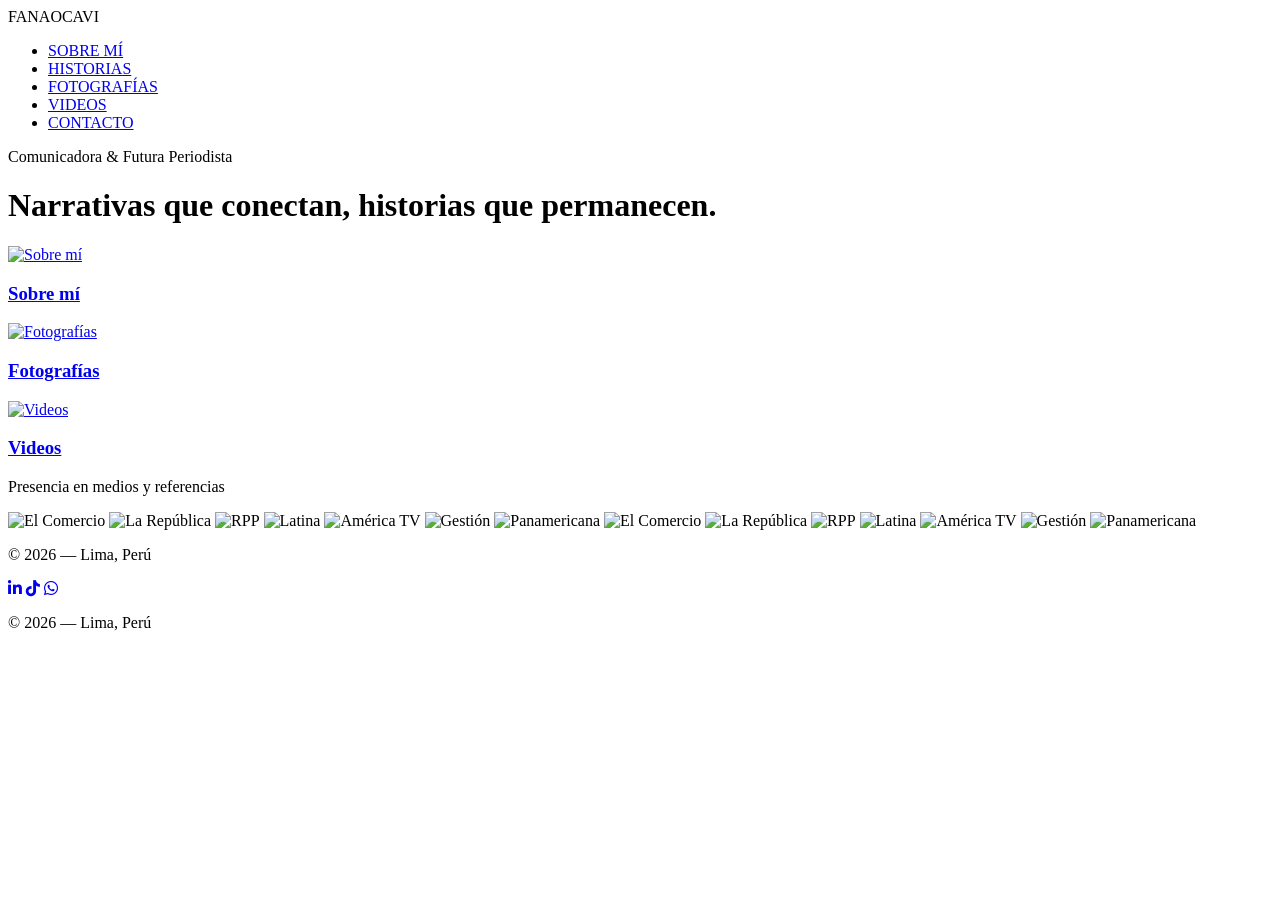
==== index.html @ 7f319e50 "Add files via upload" ====
<!DOCTYPE html>
<html lang="es">
<head>
    <meta charset="UTF-8">
    <link rel="stylesheet" href="https://cdnjs.cloudflare.com/ajax/libs/font-awesome/6.0.0/css/all.min.css">
    <meta name="viewport" content="width=device-width, initial-scale=1.0">
    <title>Portafolio | Periodismo & Comunicación</title>
    <link href="https://fonts.googleapis.com/css2?family=Inter:wght@300;400;600&family=Playfair+Display:ital,wght@0,700;1,700&display=swap" rel="stylesheet">
    <link rel="stylesheet" href="css/style.css">
</head>
<body>

    <nav class="navbar">
        <div class="logo">FANAOCAVI</div>
        <ul class="nav-links">
            <li><a href="sobre-mi.html">SOBRE MÍ</a></li>
            <li><a href="historias.html">HISTORIAS</a></li>
            <li><a href="fotografias.html">FOTOGRAFÍAS</a></li>
            <li><a href="videos.html">VIDEOS</a></li>
            <li><a href="contacto.html">CONTACTO</a></li>
            
        </ul>
    </nav>

    <header class="hero">
        <p class="subtitle">Comunicadora & Futura Periodista</p>
        <h1>Narrativas que conectan, historias que permanecen.</h1>
    </header>

    <section class="grid-container">
        <div class="grid-item">
            <a href="sobre-mi.html">
                <div class="image-wrapper">
                    <div class="overlay"></div>
                    <img src="img/Fanao.jpg" alt="Sobre mí">
                </div>
                <h3>Sobre mí</h3>
            </a>
        </div>

        <div class="grid-item">
            <a href="fotografias.html">
                <div class="image-wrapper">
                    <div class="overlay"></div>
                    <img src="img/fanao2.jpg" alt="Fotografías">
                </div>
                <h3>Fotografías</h3>
            </a>
        </div>

        <div class="grid-item">
            <a href="videos.html">
                <div class="image-wrapper">
                    <div class="overlay"></div>
                    <img src="img/fanao4.jpg" alt="Videos">
                </div>
                <h3>Videos</h3>
            </a>
        </div>
    </section>

     <footer class="footer">
        <div class="footer-line"></div>
        
        <section class="carrusel-medios">
            <p class="media-title">Presencia en medios y referencias</p>
            <div class="marquee-container">
                <div class="marquee-content">
                    <img src="img/logo-elcomercio.png" alt="El Comercio">
                    <img src="img/logo-larepublica.png" alt="La República">
                    <img src="img/logo-rpp.png" alt="RPP">
                    <img src="img/logo-latina.png" alt="Latina">
                    <img src="img/logo-americatv.png" alt="América TV">
                    <img src="img/logo-gestion.png" alt="Gestión">
                    <img src="img/logo-panamericana.png" alt="Panamericana">
                    
                    <img src="img/logo-elcomercio.png" alt="El Comercio">
                    <img src="img/logo-larepublica.png" alt="La República">
                    <img src="img/logo-rpp.png" alt="RPP">
                    <img src="img/logo-latina.png" alt="Latina">
                    <img src="img/logo-americatv.png" alt="América TV">
                    <img src="img/logo-gestion.png" alt="Gestión">
                    <img src="img/logo-panamericana.png" alt="Panamericana">
                </div>
            </div>
        </section>
        <p class="copy">© 2026 — Lima, Perú</p>
    </footer>
     
</section>
</section>
    <div class="social-icons">
        <a href="URL_DE_LINKEDIN" target="_blank" title="LinkedIn"><i class="fab fa-linkedin-in"></i></a>
        <a href="URL_DE_TIKTOK" target="_blank" title="TikTok"><i class="fab fa-tiktok"></i></a>
        <a href="https://wa.me/TU_NUMERO" target="_blank" title="WhatsApp"><i class="fab fa-whatsapp"></i></a>
        
    </div>

    <p>© 2026 — Lima, Perú</p>
</footer>

</body>
</html>
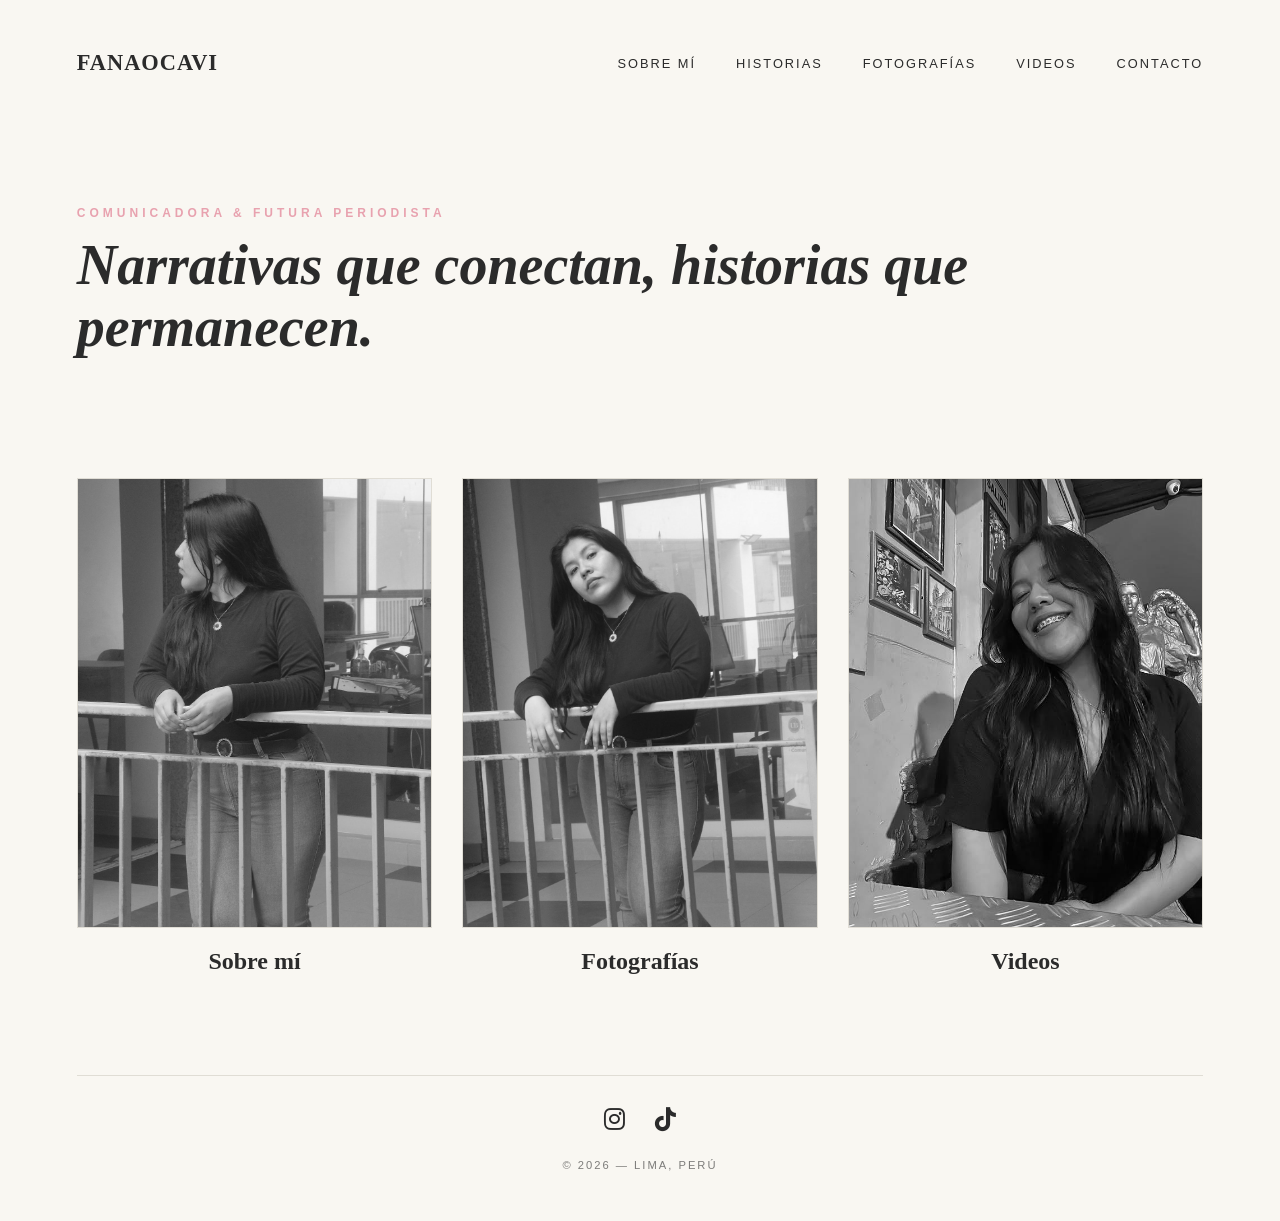
==== commit 5da433cd: "Update index.html" ====
--- a/index.html
+++ b/index.html
@@ -60,44 +60,17 @@
     </section>
 
      <footer class="footer">
-        <div class="footer-line"></div>
-        
-        <section class="carrusel-medios">
-            <p class="media-title">Presencia en medios y referencias</p>
-            <div class="marquee-container">
-                <div class="marquee-content">
-                    <img src="img/logo-elcomercio.png" alt="El Comercio">
-                    <img src="img/logo-larepublica.png" alt="La República">
-                    <img src="img/logo-rpp.png" alt="RPP">
-                    <img src="img/logo-latina.png" alt="Latina">
-                    <img src="img/logo-americatv.png" alt="América TV">
-                    <img src="img/logo-gestion.png" alt="Gestión">
-                    <img src="img/logo-panamericana.png" alt="Panamericana">
-                    
-                    <img src="img/logo-elcomercio.png" alt="El Comercio">
-                    <img src="img/logo-larepublica.png" alt="La República">
-                    <img src="img/logo-rpp.png" alt="RPP">
-                    <img src="img/logo-latina.png" alt="Latina">
-                    <img src="img/logo-americatv.png" alt="América TV">
-                    <img src="img/logo-gestion.png" alt="Gestión">
-                    <img src="img/logo-panamericana.png" alt="Panamericana">
-                </div>
-            </div>
-        </section>
-        <p class="copy">© 2026 — Lima, Perú</p>
-    </footer>
-     
-</section>
-</section>
+    <div class="footer-line"></div>
     <div class="social-icons">
-        <a href="URL_DE_LINKEDIN" target="_blank" title="LinkedIn"><i class="fab fa-linkedin-in"></i></a>
-        <a href="URL_DE_TIKTOK" target="_blank" title="TikTok"><i class="fab fa-tiktok"></i></a>
-        <a href="https://wa.me/TU_NUMERO" target="_blank" title="WhatsApp"><i class="fab fa-whatsapp"></i></a>
-        
+        <a href="https://www.instagram.com/fanaocavi_/" target="_blank" rel="noopener noreferrer" aria-label="Instagram">
+            <i class="fab fa-instagram"></i>
+        </a>
+        <a href="https://www.tiktok.com/@fanaocavi" target="_blank" rel="noopener noreferrer" aria-label="TikTok">
+            <i class="fab fa-tiktok"></i>
+        </a>
     </div>
-
     <p>© 2026 — Lima, Perú</p>
 </footer>
 
 </body>
-</html>+</html>
--- a/css/style.css
+++ b/css/style.css
@@ -0,0 +1,709 @@
+/* Aplicamos la animación a las secciones principales */
+main, 
+.grid-container, 
+.gallery-container, 
+.about-container, 
+.contact-container {
+    animation: reveal-up 1.2s cubic-bezier(0.2, 1, 0.3, 1) forwards;
+}
+
+/* Retraso opcional para que los elementos no aparezcan todos a la vez */
+.grid-item:nth-child(1) { animation-delay: 0.2s; }
+.grid-item:nth-child(2) { animation-delay: 0.4s; }
+.grid-item:nth-child(3) { animation-delay: 0.6s; }
+/* Variables de Estilo Vintage */
+:root {
+    --fondo-crema: #F9F7F2;   /* Color papel antiguo */
+    --rosa-acento: #E8A2AF;    /* El rosa de tu dibujo (versión clásica) */
+    --texto-oscuro: #2B2B2B;   /* Gris carbón */
+    --lineas: #E0DDD5;        /* Gris muy suave para bordes */
+}
+
+* {
+    margin: 0;
+    padding: 0;
+    box-sizing: border-box;
+}
+
+body {
+    background-color: var(--fondo-crema);
+    color: var(--texto-oscuro);
+    font-family: 'Inter', sans-serif;
+    padding: 0 6%;
+}
+
+/* Navegación */
+.navbar {
+    display: flex;
+    justify-content: space-between;
+    align-items: center;
+    padding: 50px 0;
+}
+
+.logo {
+    font-family: 'Playfair Display', serif;
+    font-weight: 700;
+    font-size: 1.4rem;
+    letter-spacing: 1px;
+}
+
+.nav-links {
+    list-style: none;
+    display: flex;
+}
+
+.nav-links li { margin-left: 40px; }
+
+.nav-links a {
+    text-decoration: none;
+    color: var(--texto-oscuro);
+    font-size: 0.8rem;
+    text-transform: uppercase;
+    letter-spacing: 2px;
+    transition: 0.3s;
+}
+
+.nav-links a:hover { color: var(--rosa-acento); }
+
+/* Hero Section */
+.hero {
+    padding: 80px 0 120px 0;
+    max-width: 900px;
+}
+
+.subtitle {
+    text-transform: uppercase;
+    letter-spacing: 4px;
+    font-size: 0.75rem;
+    color: var(--rosa-acento);
+    margin-bottom: 15px;
+    font-weight: 600;
+}
+
+.hero h1 {
+    font-family: 'Playfair Display', serif;
+    font-size: 3.5rem;
+    line-height: 1.1;
+    font-style: italic;
+}
+
+/* Grid de Secciones */
+.grid-container {
+    display: grid;
+    grid-template-columns: repeat(auto-fit, minmax(300px, 1fr));
+    gap: 30px;
+    margin-bottom: 100px;
+}
+
+.image-wrapper {
+    position: relative;
+    width: 100%;
+    height: 450px;
+    overflow: hidden;
+    background-color: var(--lineas);
+    border: 1px solid var(--lineas);
+}
+
+.image-wrapper img {
+    width: 100%;
+    height: 100%;
+    object-fit: cover;
+    filter: grayscale(100%); /* Fotos en B&N por defecto */
+    transition: 0.6s ease;
+}
+
+/* Efecto al pasar el mouse (Hover) */
+.grid-item:hover img {
+    filter: grayscale(0%);
+    transform: scale(1.05);
+}
+
+.grid-item:hover .overlay {
+    background-color: rgba(232, 162, 175, 0.2); /* Baño de tu color rosa */
+}
+
+.overlay {
+    position: absolute;
+    top: 0; left: 0; width: 100%; height: 100%;
+    z-index: 1;
+    transition: 0.4s;
+}
+
+.grid-item h3 {
+    margin-top: 20px;
+    font-family: 'Playfair Display', serif;
+    font-size: 1.5rem;
+    text-align: center;
+}
+
+.grid-item a { text-decoration: none; color: var(--texto-oscuro); }
+
+/* Footer */
+.footer {
+    padding-bottom: 50px;
+    text-align: center;
+}
+
+.footer-line {
+    height: 1px;
+    background-color: var(--lineas);
+    margin-bottom: 30px;
+}
+
+.footer p {
+    font-size: 0.7rem;
+    letter-spacing: 2px;
+    text-transform: uppercase;
+    opacity: 0.6;
+}
+
+/* Responsive */
+@media (max-width: 768px) {
+    .hero h1 { font-size: 2.2rem; }
+    .navbar { flex-direction: column; gap: 20px; }
+}
+/* Estilos para los iconos del footer */
+.social-icons {
+    margin-bottom: 25px;
+    display: flex;
+    justify-content: center;
+    gap: 30px; /* Espacio entre iconos */
+}
+
+.social-icons a {
+    color: var(--texto-oscuro);
+    font-size: 1.5rem; /* Tamaño de los iconos */
+    transition: all 0.3s ease;
+    text-decoration: none;
+}
+
+/* Efecto al pasar el mouse: se vuelven rosas y suben un poco */
+.social-icons a:hover {
+    color: var(--rosa-acento);
+    transform: translateY(-3px);
+}
+
+.footer p {
+    font-size: 0.7rem;
+    letter-spacing: 2px;
+    text-transform: uppercase;
+    opacity: 0.6;
+}
+/* Estilos específicos para la página de Fotografías */
+.page-header {
+    text-align: center;
+    padding: 60px 0;
+}
+
+.gallery-container {
+    display: grid;
+    grid-template-columns: repeat(auto-fit, minmax(350px, 1fr)); /* Crea columnas automáticas */
+    gap: 40px;
+    margin-bottom: 100px;
+}
+
+.gallery-item {
+    display: flex;
+    flex-direction: column;
+}
+
+.gallery-item .image-wrapper {
+    height: 500px; /* Altura fija para que todas se vean uniformes */
+}
+
+.photo-caption {
+    margin-top: 15px;
+    font-size: 0.8rem;
+    text-transform: uppercase;
+    letter-spacing: 1px;
+    color: var(--texto-oscuro);
+    opacity: 0.8;
+    font-weight: 600;
+}
+
+/* Efecto suave al entrar a la página */
+.gallery-item {
+    animation: fadeIn 1s ease forwards;
+}
+
+@keyframes fadeIn {
+    from { opacity: 0; transform: translateY(20px); }
+    to { opacity: 1; transform: translateY(0); }
+}
+.carrusel-medios {
+  width: 100%;
+  padding: 40px 0;
+  background-color: var(--fondo-crema); /* O el color que prefieras */
+  overflow: hidden;
+  position: relative;
+}
+
+/* El contenedor con el efecto de desvanecido lateral */
+.marquee-container {
+  display: flex;
+  width: 100%;
+  overflow: hidden;
+  /* Este es el truco para que se vea como en Apuesta Total */
+  mask-image: linear-gradient(to right, transparent, black 15%, black 85%, transparent);
+  -webkit-mask-image: linear-gradient(to right, transparent, black 15%, black 85%, transparent);
+}
+
+.marquee-content {
+  display: flex;
+  align-items: center;
+  gap: 80px; /* Espacio entre logos */
+  flex-shrink: 0;
+  min-width: 100%;
+  animation: scroll-infinito 30s linear infinite;
+}
+
+.marquee-content img {
+  height: 40px; /* Ajusta el tamaño según necesites */
+  width: auto;
+  filter: grayscale(100%); /* B&N para estilo vintage */
+  opacity: 0.5;
+  transition: all 0.3s ease;
+}
+
+/* Al pasar el mouse, cobra vida como la referencia */
+.marquee-content img:hover {
+  filter: grayscale(0%);
+  opacity: 1;
+  transform: scale(1.1);
+}
+
+/* Animación fluida */
+@keyframes scroll-infinito {
+  0% {
+    transform: translateX(0);
+  }
+  100% {
+    transform: translateX(-50%); /* Se desplaza la mitad exacta */
+  }
+}
+
+/* Pausa suave para que el usuario pueda ver bien un logo */
+.marquee-container:hover .marquee-content {
+  animation-play-state: paused;
+}
+/* --- AJUSTES PARA MÓVIL --- */
+@media (max-width: 768px) {
+    
+    /* 1. Las fotos se apilan una debajo de otra */
+    .grid-container {
+        display: flex;
+        flex-direction: column;
+        gap: 40px; /* Espacio entre cada sección */
+    }
+
+    /* 2. Ajustamos la altura para que la foto respire */
+    .image-wrapper {
+        height: 400px; /* Altura ideal para que se vea casi toda la foto en vertical */
+        width: 100%;
+    }
+
+    /* 3. Aseguramos que no se distorsione */
+    .grid-item img {
+        object-fit: cover; 
+        object-position: center top; /* Prioriza que se vea su rostro si la foto es alta */
+    }
+
+    /* 4. Ajustamos el título (H1) para que no sea gigante en móvil */
+    .hero h1 {
+        font-size: 1.8rem;
+        line-height: 1.3;
+    }
+}
+/* Estilos para Sobre Mí */
+.about-section {
+    padding: 60px 0 100px 0;
+}
+
+.about-container {
+    display: flex;
+    align-items: center;
+    gap: 80px;
+    max-width: 1100px;
+    margin: 0 auto;
+}
+
+.about-image {
+    flex: 1;
+    position: relative;
+}
+
+.about-image img {
+    width: 100%;
+    height: 600px;
+    object-fit: cover;
+    filter: grayscale(100%);
+    position: relative;
+    z-index: 2;
+}
+
+ 
+ 
+
+.about-content {
+    flex: 1.2;
+}
+
+.intro-tag {
+    text-transform: uppercase;
+    letter-spacing: 3px;
+    font-size: 0.7rem;
+    color: var(--rosa-acento);
+    margin-bottom: 20px;
+}
+
+.about-content h1 {
+    font-family: 'Playfair Display', serif;
+    font-size: 2.8rem;
+    line-height: 1.2;
+    margin-bottom: 30px;
+}
+
+.bio-text p {
+    font-size: 1.1rem;
+    margin-bottom: 20px;
+    opacity: 0.8;
+}
+
+.skills-list h3 {
+    font-family: 'Playfair Display', serif;
+    font-size: 1.2rem;
+    margin: 40px 0 20px 0;
+}
+
+.skills-list ul {
+    list-style: none;
+    display: grid;
+    grid-template-columns: 1fr 1fr;
+    gap: 15px;
+}
+
+.skills-list li::before {
+    content: "— ";
+    color: var(--rosa-acento);
+}
+
+.btn-cv {
+    display: inline-block;
+    margin-top: 50px;
+    padding: 15px 40px;
+    border: 1px solid var(--texto-oscuro);
+    text-decoration: none;
+    color: var(--texto-oscuro);
+    text-transform: uppercase;
+    font-size: 0.8rem;
+    letter-spacing: 2px;
+    transition: 0.3s;
+}
+
+.btn-cv:hover {
+    background-color: var(--texto-oscuro);
+    color: white;
+}
+
+/* Ajuste móvil */
+@media (max-width: 768px) {
+    .about-container {
+        flex-direction: column;
+        gap: 40px;
+    }
+    .about-image img { height: 400px; }
+    .about-content h1 { font-size: 2rem; }
+}
+/* --- PÁGINA DE CONTACTO --- */
+.contact-section {
+    padding: 80px 5%;
+    max-width: 1100px;
+    margin: 0 auto;
+}
+
+.contact-header {
+    text-align: center;
+    margin-bottom: 80px;
+}
+
+.contact-header h1 {
+    font-family: 'Playfair Display', serif;
+    font-size: 2.5rem;
+    max-width: 700px;
+    margin: 20px auto;
+    line-height: 1.2;
+}
+
+.contact-container {
+    display: grid;
+    grid-template-columns: 1fr 1.5fr;
+    gap: 100px;
+}
+
+/* Info lateral */
+.info-item {
+    margin-bottom: 40px;
+}
+
+.info-item h3 {
+    font-family: 'Playfair Display', serif;
+    font-size: 1.2rem;
+    margin-bottom: 10px;
+    color: var(--rosa-acento);
+}
+
+.info-item p {
+    font-size: 1rem;
+    opacity: 0.7;
+    letter-spacing: 1px;
+}
+
+/* Formulario Estilizado */
+.contact-form {
+    display: flex;
+    flex-direction: column;
+    gap: 30px;
+}
+
+.form-group {
+    display: flex;
+    flex-direction: column;
+    gap: 10px;
+}
+
+.form-group label {
+    font-size: 0.7rem;
+    text-transform: uppercase;
+    letter-spacing: 2px;
+    font-weight: 600;
+}
+
+.form-group input, 
+.form-group textarea {
+    background: transparent;
+    border: none;
+    border-bottom: 1px solid var(--lineas);
+    padding: 10px 0;
+    font-family: 'Inter', sans-serif;
+    font-size: 1rem;
+    color: var(--texto-oscuro);
+    transition: border-color 0.3s ease;
+}
+
+.form-group input:focus, 
+.form-group textarea:focus {
+    outline: none;
+    border-bottom: 1px solid var(--rosa-acento);
+}
+
+.btn-send {
+    align-self: flex-start;
+    padding: 15px 45px;
+    background: var(--texto-oscuro);
+    color: white;
+    border: none;
+    font-size: 0.8rem;
+    letter-spacing: 2px;
+    cursor: pointer;
+    transition: 0.3s;
+    margin-top: 20px;
+}
+
+.btn-send:hover {
+    background: var(--rosa-acento);
+    transform: translateY(-3px);
+}
+
+/* Responsivo */
+@media (max-width: 768px) {
+    .contact-container {
+        grid-template-columns: 1fr;
+        gap: 50px;
+    }
+    
+    .contact-header h1 {
+        font-size: 1.8rem;
+    }
+}
+/* Definimos la animación de entrada */
+@keyframes reveal-up {
+    0% {
+        opacity: 0;
+        transform: translateY(30px); /* Empieza 30px más abajo */
+    }
+    100% {
+        opacity: 1;
+        transform: translateY(0); /* Termina en su posición original */
+    }
+}
+
+/* --- ESTILOS PÁGINA HISTORIAS --- */
+
+.stories-section {
+    padding: 80px 5%;
+    max-width: 1200px;
+    margin: 0 auto;
+    /* Animación de entrada como Helena Georgiou */
+    animation: reveal-up 1.2s cubic-bezier(0.2, 1, 0.3, 1) forwards;
+}
+
+.stories-header {
+    text-align: center;
+    margin-bottom: 60px;
+}
+
+.stories-grid {
+    display: grid;
+    grid-template-columns: repeat(auto-fit, minmax(320px, 1fr));
+    gap: 80px 40px;
+}
+
+.story-item {
+    display: flex;
+    flex-direction: column;
+    gap: 20px;
+}
+
+/* Forzamos que el grid-item de historias tenga una altura fija elegante */
+.story-item .image-wrapper {
+    height: 400px;
+    background-color: var(--fondo-crema);
+}
+
+/* Efectos de texto */
+.category {
+    font-size: 0.7rem;
+    color: var(--rosa-acento);
+    text-transform: uppercase;
+    letter-spacing: 3px;
+    font-weight: 600;
+    margin-bottom: 10px;
+    display: block;
+}
+
+.story-info h2 {
+    font-family: 'Playfair Display', serif;
+    font-size: 1.8rem;
+    line-height: 1.2;
+    margin-bottom: 15px;
+    color: var(--texto-oscuro);
+}
+
+.story-info p {
+    font-size: 0.95rem;
+    line-height: 1.6;
+    color: #555;
+    margin-bottom: 20px;
+}
+
+.read-more {
+    font-size: 0.75rem;
+    font-weight: 600;
+    letter-spacing: 2px;
+    color: var(--texto-oscuro);
+    text-decoration: none;
+    transition: 0.3s ease;
+}
+
+.read-more:hover {
+    color: var(--rosa-acento);
+    padding-left: 10px; /* Pequeño desplazamiento al pasar el cursor */
+}
+
+/* Animación de Revelado (Helena Georgiou style) */
+@keyframes reveal-up {
+    0% { opacity: 0; transform: translateY(40px); }
+    100% { opacity: 1; transform: translateY(0); }
+}
+
+/* Ajuste Celular */
+@media (max-width: 768px) {
+    .stories-grid {
+        grid-template-columns: 1fr;
+    }
+    .story-item .image-wrapper {
+        height: 300px;
+    }
+}
+/* --- POPUP SLIDER HORIZONTAL --- */
+
+/* Fondo del modal */
+.modal {
+    display: none;
+    position: fixed;
+    z-index: 10000;
+    left: 0;
+    top: 0;
+    width: 100%;
+    height: 100%;
+    background-color: rgba(0, 0, 0, 0.95); /* Negro profundo para que resalten las fotos */
+    backdrop-filter: blur(10px);
+    justify-content: center;
+    align-items: center;
+}
+
+/* Botón cerrar flotante */
+.close-modal {
+    position: fixed;
+    top: 30px;
+    right: 30px;
+    color: white;
+    font-size: 50px;
+    font-weight: 300;
+    cursor: pointer;
+    z-index: 10001;
+    transition: 0.3s;
+}
+
+.close-modal:hover {
+    color: var(--rosa-acento);
+}
+
+/* Contenedor del Slider */
+.slider-mode {
+    width: 100%;
+    height: 80vh; /* Alto de la pantalla */
+    display: flex;
+    align-items: center;
+}
+
+.slider-container {
+    display: flex;
+    overflow-x: auto; /* Scroll horizontal activo */
+    scroll-snap-type: x mandatory; /* Efecto imán al deslizar */
+    gap: 40px; /* Espacio entre cada foto */
+    padding: 0 10%; /* Espacio al inicio y al final */
+    width: 100%;
+    height: 100%;
+    scrollbar-width: none; /* Ocultar barra en Firefox */
+}
+
+/* Ocultar barra en Chrome/Safari */
+.slider-container::-webkit-scrollbar {
+    display: none;
+}
+
+/* Estilo de cada imagen del carrusel */
+.slider-container img {
+    flex-shrink: 0; /* Evita que las fotos se aplasten */
+    height: 100%; /* Toma todo el alto del modal */
+    width: auto; /* Mantiene la proporción */
+    max-width: 90vw; /* Evita que se pase del ancho del celular */
+    object-fit: contain;
+    scroll-snap-align: center; /* Centra la foto automáticamente */
+    box-shadow: 0 20px 60px rgba(0,0,0,0.5);
+    border-radius: 4px;
+}
+
+/* Ajustes para móviles */
+@media (max-width: 768px) {
+    .slider-container {
+        gap: 20px;
+        padding: 0 5%;
+    }
+    .slider-container img {
+        height: auto;
+        width: 100%; /* En móvil que la foto sea la protagonista */
+    }
+}
+
